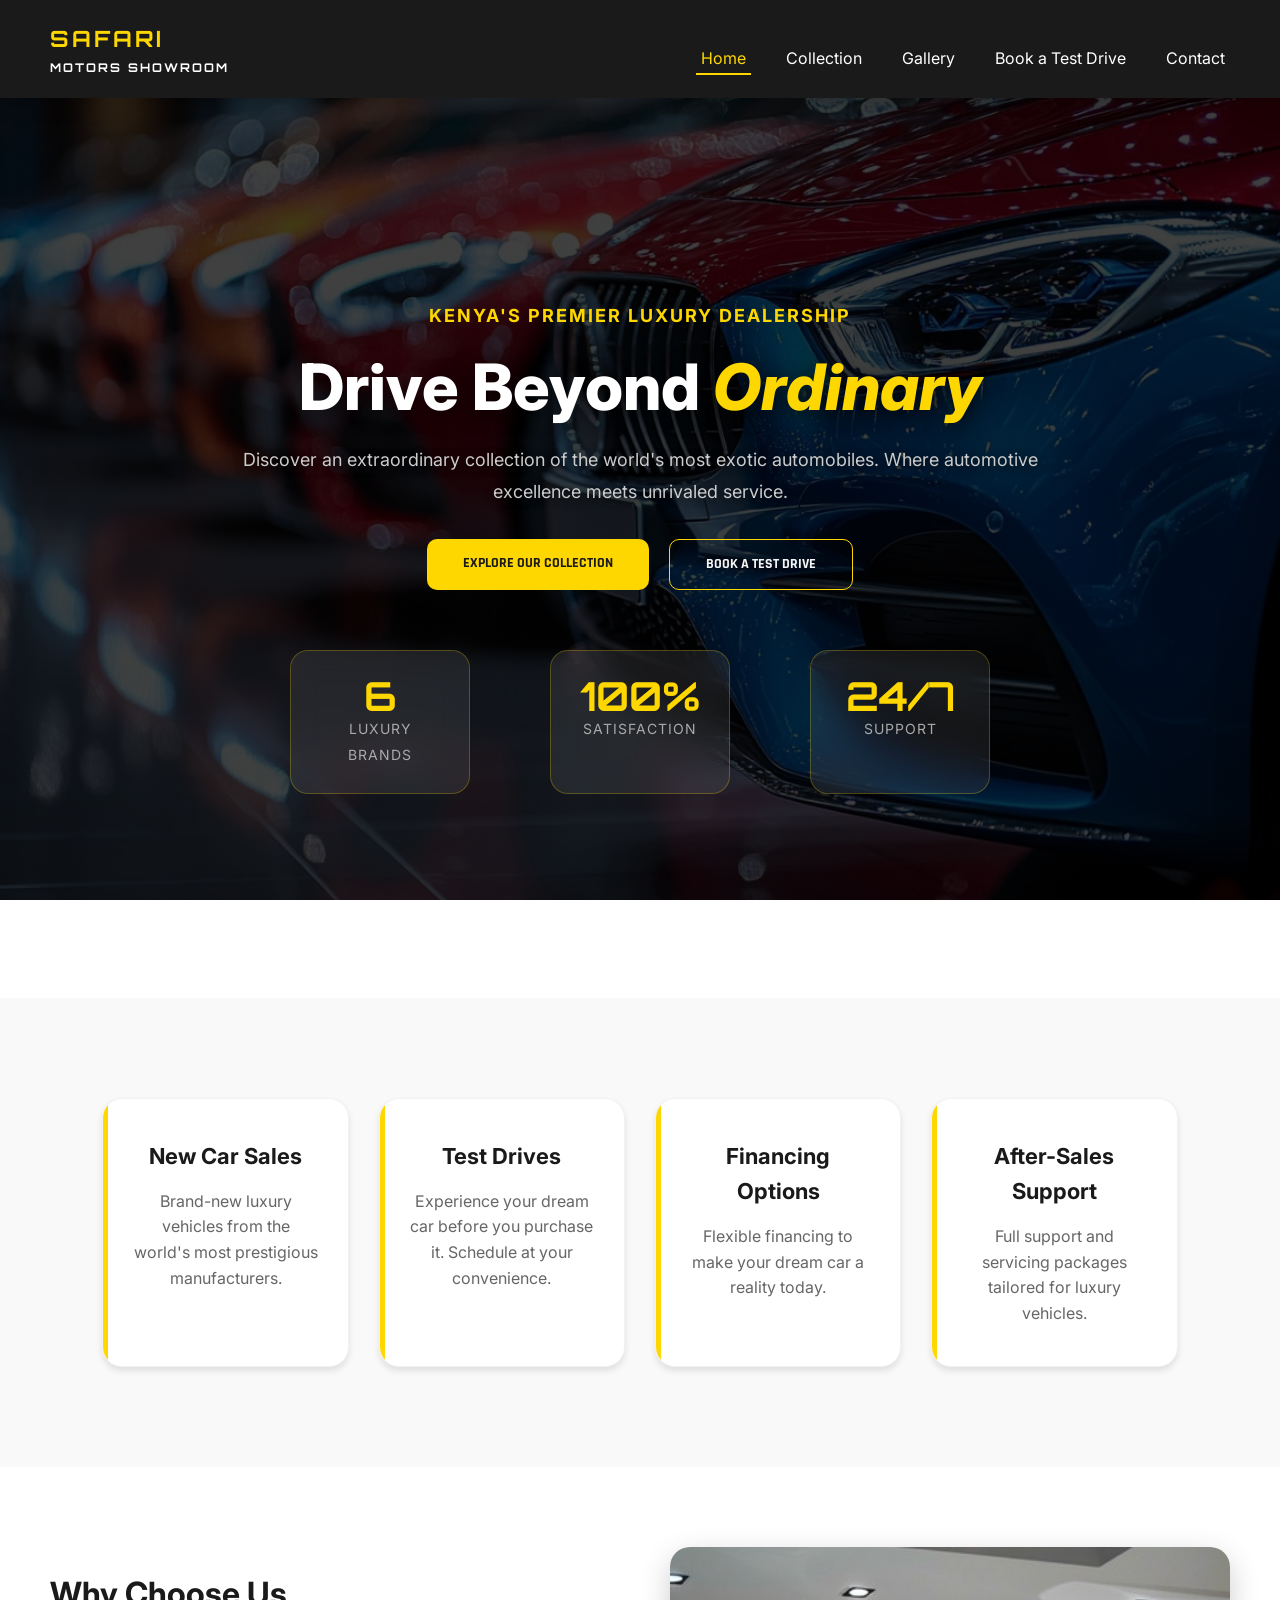
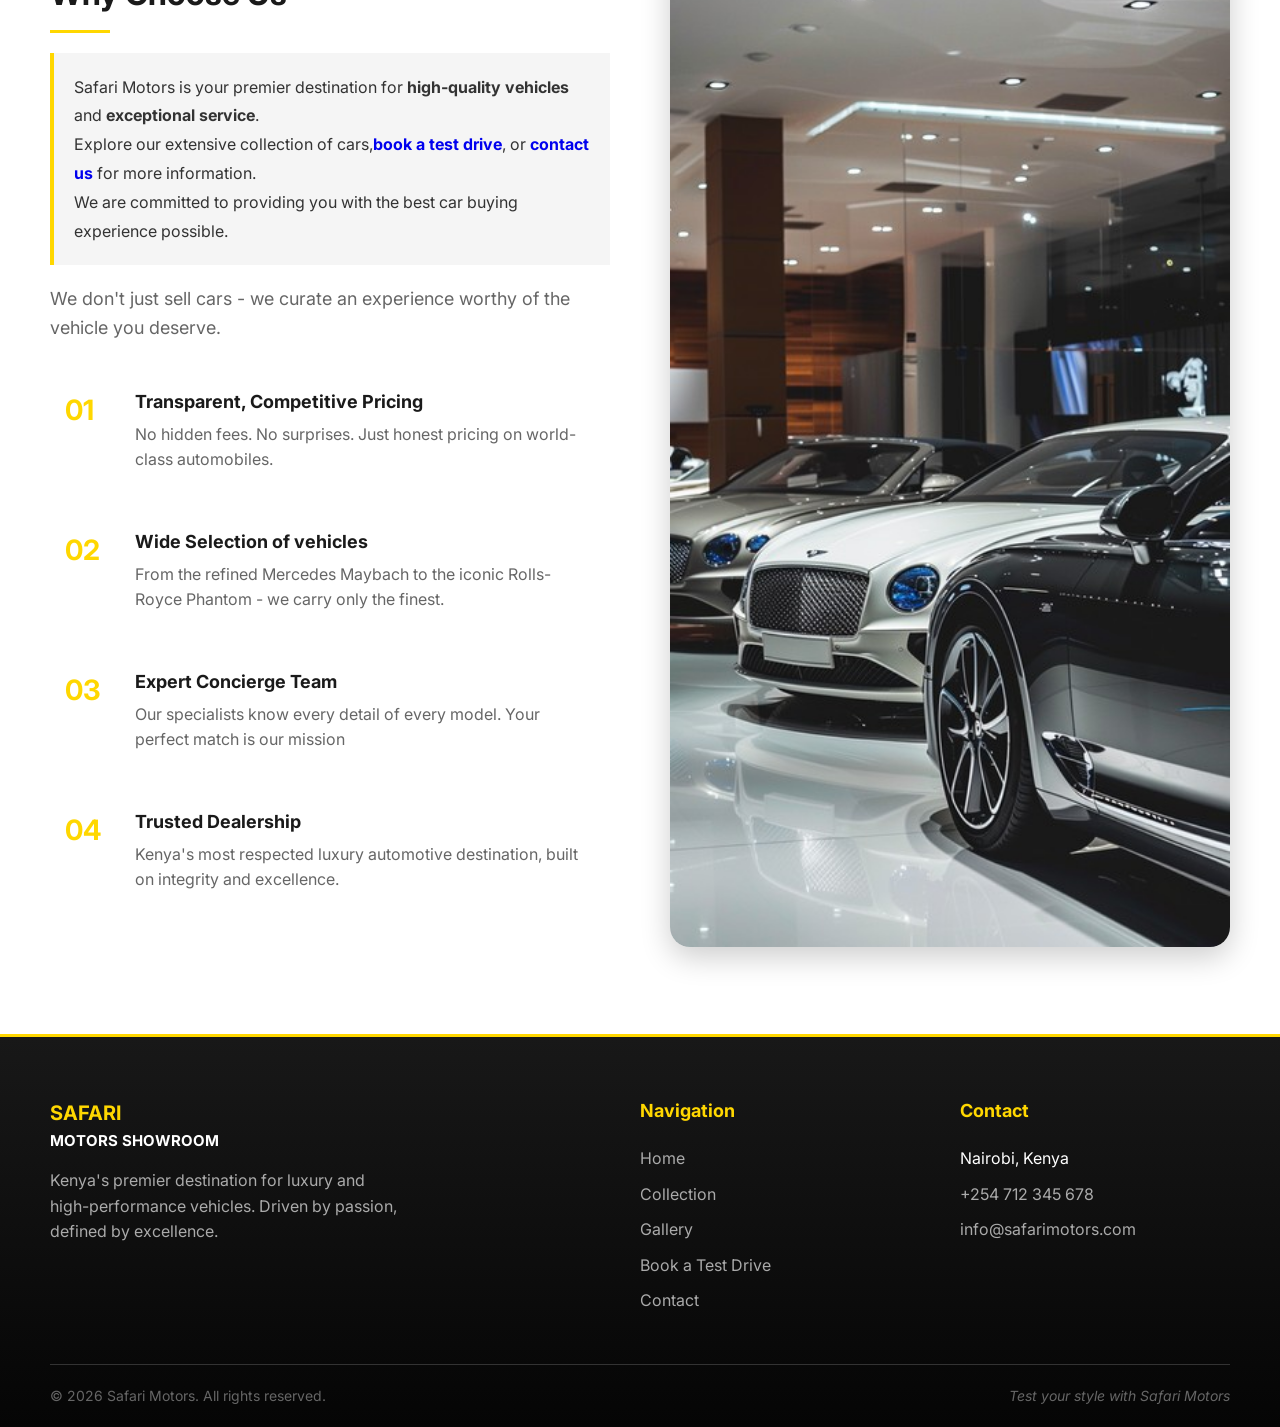
==== index.html @ e5a98598 "Add files via upload" ====
<!DOCTYPE html>
<html lang="en">
    <head>
        <meta charset="UTF-8">
        <meta name="showroom" content="width=device-width, initial-scale=1.0">
        <title>Index | Safari Motors</title>
        <link rel="stylesheet" href="styles.css">
    </head>
    <body>

        <!-- Navigation Links -->
        <nav class="main-nav">
            <h1 class="brand-logo"><a href="index.html" class="nav-logo">SAFARI <span>MOTORS SHOWROOM</span></a></h1>
            <ul class="nav-links">
                <li><a href="index.html" class="active">Home</a></li>
                <li><a href="cars.html">Collection</a></li>
                <li><a href="gallery.html">Gallery</a></li>
                <li><a href="booking.html">Book a Test Drive</a></li>
                <li><a href="contact.html">Contact</a></li>
            </ul>
        </nav>
        
        <!-- Main section-->
        <section class="main-section">
            <div class="main-content">
                <p class="main-tagline"><b>Kenya's Premier Luxury Dealership</b></p>
                
                <h2 class="main-title">Drive Beyond <em>Ordinary</em></h2>

                <p class="main-description">Discover an extraordinary collection of the world's most exotic automobiles. Where automotive excellence meets unrivaled service.</p>

                <div class="main-buttons">
                    <a href="cars.html" class="btn-primary">Explore Our Collection</a>
                    <a href="booking.html" class="btn-secondary">Book a Test Drive</a>
                </div>
            </div>

            <!-- Stats Section-->
            <div class="stats-container">
                <div class="stats-item">
                    <span class="stat-number">6</span>
                    <span class="stat-label">Luxury Brands</span>
                </div>

                <div class="stats-item">
                    <span class="stat-number">100%</span>
                    <span class="stat-label">Satisfaction</span>
                </div>

                <div class="stats-item">
                    <span class="stat-number">24/7</span>
                    <span class="stat-label">Support</span>
                </div>
            </div>
        </section>

        <!-- Services section -->
        <section class="services-section">
            <div class="service-card">
                <div>
                    <h3 class="service-title">New Car Sales</h3>
                    <p class="service-description">Brand-new luxury vehicles from the world's most prestigious manufacturers.</p>
                </div>
            </div>

            <div class="service-card">
                <div>
                    <h3 class="service-title">Test Drives</h3>
                    <p class="service-description">Experience your dream car before you purchase it. Schedule at your convenience.</p>
                </div>
            </div>

            <div class="service-card">
                <div>
                    <h3 class="service-title">Financing Options</h3>
                    <p class="service-description">Flexible financing to make your dream car a reality today.</p>
                </div>
            </div>

            <div class="service-card">
                <div>
                    <h4 class="service-title">After-Sales Support</h4>
                    <p class="service-description">Full support and servicing packages tailored for luxury vehicles.</p>
                </div>
            </div>
        </section>

        <!-- Why Choose us section-->
        <section class="why-choose-section">
            <div class="choose-container">
                <div class="choose-content">
                    <div>
                        <h4 class="section-title">Why Choose Us</h4>
                        <p class="highlight">Safari Motors is your premier destination for <strong>high-quality vehicles</strong> and <strong>exceptional service</strong>.<br>
                        Explore our extensive collection of cars,<strong><a href="booking.html" class="choose">book a test drive</a></strong>, or <strong><a href="contact.html" class="choose">contact us</a></strong> for more information.<br>
                        We are committed to providing you with the best car buying experience possible.</p>
                        <p class="section-subtitle">We don't just sell cars - we curate an experience worthy of the vehicle you deserve.</p>
                    </div>
                    <ul class="benefits-list">
                        <li class="benefit-item">
                            <span class="benefit-number">01</span>
                            <div class="benefit-content">
                                <strong class="benefit-title">Transparent, Competitive Pricing</strong>
                                <span class="benefit-text">No hidden fees. No surprises. Just honest pricing on world-class automobiles.</span>
                            </div>
                        </li>

                        <li class="benefit-item">
                            <span class="benefit-number">02</span>
                            <div class="benefit-content">
                                <strong class="benefit-title">Wide Selection of vehicles</strong>
                                <span class="benefit-text">From the refined Mercedes Maybach to the iconic Rolls-Royce Phantom - we carry only the finest.</span>
                            </div>
                        </li>

                        <li class="benefit-item">
                            <span class="benefit-number">03</span>
                            <div class="benefit-content">
                                <strong class="benefit-title">Expert Concierge Team</strong>
                                <span class="benefit-text">Our specialists know every detail of every model. Your perfect match is our mission</span>
                            </div>
                        </li>

                        <li class="benefit-item">
                            <span class="benefit-number">04</span>
                            <div class="benefit-content">
                                <strong class="benefit-title">Trusted Dealership</strong>
                                <span class="benefit-text">Kenya's most respected luxury automotive destination, built on integrity and excellence.</span>
                            </div>
                        </li>
                    </ul>
                </div>
                <div class="image">
                    <img src="Luxury5_cars.jpg" alt="Safari Motors Showroom">
                </div>
            </div>
        </section>

        <!-- Footer -->
        <footer class="main-footer">
            <div class="footer-container">
                <div class="footer-brand">
                    <a href="index.html" class="footer-logo">SAFARI <span>MOTORS SHOWROOM</span></a>
                    <p class="footer-description">Kenya's premier destination for luxury and high-performance vehicles. Driven by passion, defined by excellence.</p>
                </div>

                <div class="footer-nav">
                    <h4>Navigation</h4>
                    <ul>
                       <li><a href="index.html" class="active">Home</a></li>
                       <li><a href="cars.html">Collection</a></li>
                       <li><a href="gallery.html">Gallery</a></li>
                       <li><a href="booking.html">Book a Test Drive</a></li>
                       <li><a href="contact.html" class="active">Contact</a></li> 
                    </ul>
                </div>

                <div class="footer-contact">
                    <h4>Contact</h4>
                    <ul>
                        <li>Nairobi, Kenya</li>
                        <li><a href="tel:+254 712 345 578">+254 712 345 678</a></li>
                        <li><a href="mailto:info@safarimotors.com">info@safarimotors.com</a></li>
                    </ul>
                </div>
            </div>

            <div class="footer-bottom">
                <p>&copy; 2026 Safari Motors. All rights reserved.</p>
                <span class="footer-tagline">Test your style with Safari Motors</span>
            </div>
        </footer>
    </body>
</html>
---- styles.css ----
/* Fonts */
@import url('https://fonts.googleapis.com/css2?family=inter:wght@300;400;500;600;700&display=swap');
@import url('https://fonts.googleapis.com/css2?family=Orbitron:wght@500;700&display=swap');
@import url('https://fonts.googleapis.com/css2?family=Rajdhani:wght@500;700&display=swap');

*{
    margin:0;
    padding:0;
    box-sizing: border-box;
}

::selection{
    background:gold;
    color: #000;
}

html{
    scroll-behavior: smooth;
}

body{
    font-family:'Inter', sans-serif;
    line-height: 1.6;
    color: #333;
    overflow-x: hidden;
}

/* navigation bar/ links\ */
.main-nav{
    background: #1a1a1a;
    padding: 20px 50px;
    display: flex;
    justify-content: space-between;
    align-items: center;
    position: sticky;
    top: 0;
    z-index: 1000;
    box-shadow: 0 4px 20px rgba(0,0,0,0.3);
}

.nav-links{
    list-style: none;
    display: flex;
    gap: 30px;
    margin-top: 20px;
    flex-wrap: wrap;
    justify-content: center;
}

.nav-links a{
    color: #fff;
    text-decoration: none;
    padding: 5px;
    position: relative;
    transition: 0.3s;
}

.nav-links a:hover{
    color: gold;
    transform: translateY(-2px);
}

.nav-links a.active{
    color:gold;
    border-bottom:2px solid #ffd700;
}

.nav-links a::after{
    content: "";
    position: absolute;
    left: 0;
    bottom: -6px;
    width: 0;
    height: 2px;
    background: gold;
    transition: 0.4s;
}

.nav-links a:hover::after{
    width: 100%;
}

.brand-logo{
    color:gold;
    font-size: 24px;
    font-weight: bold;
}

.nav-logo {
    font-family: 'Orbitron', sans-serif;
    font-size: 1.4rem;
    font-weight: 700;
    color: gold;
    text-decoration: none;
    letter-spacing: 3px;
}

.nav-logo span {
    font-size: 0.75rem;
    letter-spacing: 2px;
    display: block;
    color: white;
}

/* main section */
.main-section {
    color:#fff;
    min-height: 100vh;
    display: flex;
    flex-direction: column;
    justify-content: center;
    align-items: center;
    text-align: center;
    background: linear-gradient(rgba(0,0,0,0.75),rgba(0,0,0,0.75)), url("Luxury_cars.jpg");
    background-size: cover;
    background-position: center;
    background-repeat: no-repeat;
    background-attachment: fixed;
}

.main-content{
    max-width: 800px;
    margin: 0 auto;
    animation: floatUp 1s ease;
}

.main-tagline {
    color: gold;
    font-size: 18px;
    letter-spacing: 2px;
    text-transform: uppercase;
    margin-bottom: 20px;
}

.main-title{
    font-size: 4rem;
    font-weight: 800;
    line-height: 1.15;
    margin-bottom: 20px;
    text-shadow: 0 4px 20px rgba(0,0,0,0.7);
}

.main-title em{
    color: gold;
    font-style: italic;
}

.main-description {
    font-size: 18px;
    color: #ccc;
    margin-bottom: 30px;
    line-height : 1.8;
    text-shadow: 0 2px 10px rgba(0,0,0,0.6);
}

.main-buttons {
    display: flex;
    gap: 20px;
    justify-content: center;
}

.btn-primary {
    background: gold;
    color:#1a1a1a;
    padding: 14px 36px;
    font-family: 'Rajdhani', sans-serif;
    font-size: 0.85rem;
    font-weight: 700;
    text-transform: uppercase;
    border: none;
    cursor: pointer;
    border-radius: 10px;
    text-decoration: none;
    display: inline-block;
    transition: 0.5s ease;
}

.btn-primary:hover {
    background: #e6c200;
    box-shadow: 0 18px 40px rgba(255,215,0,0.35);
    transform: translateY(-6px) scale(1.05);
}

.btn-secondary {
    background: transparent;
    color: whitesmoke;
    padding: 14px 36px;
    font-family: 'Rajdhani', sans-serif;
    font-size: 0.85rem;
    font-weight: 600;
    text-transform: uppercase;
    border: 1px solid gold;
    border-radius:10px;
    cursor: pointer;
    text-decoration: none;
    font-weight: bold;
    display: inline-block;
    transition: 0.5s ease;
}

.btn-secondary:hover {
    background: gold;
    color: #1a1a1a;
    box-shadow: 0 18px 40px rgba(255,215,0,0.35);
    transform: translateY(-6px) scale(1.05);
}

.stats-container {
    display: flex;
    justify-content: center;
    gap: 80px;
    margin-top: 60px;
}

.stats-item {
    text-align: center;
    background: rgba(255,255,255,0.08);
    backdrop-filter: blur(15px);
    -webkit-backdrop-filter: blur(15px);
    border: 1px solid rgba(255,215,0,0.25);
    padding: 25px;
    border-radius: 18px;
    width: 180px;
    transition: 0.4s;
    animation: fadeUp 0.8s ease forwards;
}
@keyframes fadeUp{
    from{
        opacity:0;
        transform: translateY(80px);
    }
    to{
        opacity:1;
        transform: translateY(0);
    }
}

.stats-item:hover{
    transform:translateY(-10px);
    background:rgba(255,215,0,0.15);
}

.stat-number {
    font-family: 'Orbitron', sans-serif;
    font-size: 2.5rem;
    font-weight: 700;
    line-height: 1;
    display: block;
    color: gold;
}

.stat-label {
    font-size: 14px;
    letter-spacing: 1px;
    text-transform: uppercase;
    color: #aaa;
}

/* services of index html */
.services-section {
    display: flex;
    gap: 30px;
    padding: 100px 8%;
    background: #f9f9f9;
}

.service-card {
    background: #fff;
    padding: 40px 30px;
    border: 1px solid rgba(0,0,0,0.05);
    border-radius: 20px;
    box-shadow: 0 4px 6px rgba(0,0,0,0.1);
    position: relative;
    overflow: hidden;
    flex: 1;
    text-align:center;
    transition: transform 0.4s, box-shadow 0.4s, background 0.4s;
}

.service-card::before{
    content:"";
    position:absolute;
    left:0;
    top:0;
    width:5px;
    height:100%;
    background: gold;
}

.service-card:hover{
    box-shadow: 0 18px 35px rgba(0,0,0,0.2);
    transform: translateY(-12px);
}

.service-title {
    color:#1a1a1a;
    font-size: 22px;
    margin-bottom: 15px;
}

.service-description {
    color: #666;
    line-height: 1.6;
}

/* why choose us section */
.why-choose-section{
    padding: 80px 50px;
    background: #fff;
}

.choose-container{
    display: flex;
    gap: 60px;
    max-width: 1200px;
    margin: 0 auto;
    align-items: center;
}

.choose{
    text-decoration: none;
}

.choose-content {
    flex: 1;
}

.section-title{
    font-size: 32px;
    color: #1a1a1a;
    margin-bottom: 20px;
    position: relative;
}

.section-title::after {
    content: '';
    display: block;
    width: 60px;
    height: 3px;
    background: gold;
    margin-top: 10px;
}

.highlight {
    background: #f5f5f5;
    padding: 20px;
    border-left: 4px solid gold;
    margin-bottom: 20px;
    line-height: 1.8;
}

.section-subtitle {
    font-size: 18px;
    color: #666;
    margin-bottom: 30px;
}

.benefits-list {
    list-style: none;
}

.benefit-item {
    display: flex;
    gap: 20px;
    margin-bottom: 25px;
    padding: 15px;
    transition: 0.35s;
    border-radius: 8px;
}

.benefit-item:hover {
    background: #f7f7f7;
    transform: translateX(8px);
}

.benefit-number {
    font-size: 28px;
    font-weight: bold;
    color: gold;
    min-width: 50px;
}

.benefit-content {
    flex: 1;
}

.benefit-title {
    display: block;
    font-size: 18px;
    color: #1a1a1a;
    margin-bottom: 5px;
}

.benefit-text {
    color: #666;
    line-height: 1.6;
}

.image { 
    flex: 1;
}

.image img {
    width: 100%;
    border-radius: 20px;
    box-shadow: 0 10px 30px rgba(0,0,0,0.2);
    object-fit: cover;
    transition: 0.5s;
}

.image img:hover{
    transform:scale(1.05);
}

/* footer */
.main-footer {
    background: linear-gradient(180deg, #181818, #050505);
    border-top: 3px solid gold;
    color: #fff;
    padding: 60px 50px 20px;
}

.footer-container {
    display: flex;
    justify-content: space-between;
    gap: 50px;
    max-width: 1300px;
    margin: 0 auto;
    flex-wrap: wrap;
}

.footer-brand {
    flex: 2;
    min-width: 250px;
}

.footer-logo {
    color: gold;
    text-decoration: none;
    font-size: 20px;
    font-weight: bold;
    transition: 0.35s;
}

.footer-logo span {
    font-size: 15px;
    display: block;
    color: white;
}

.footer-logo:hover {
    color: white;
}

.footer-description {
    color: #aaa;
    margin-top: 15px;
    line-height: 1.6;
    max-width: 350px;
}

.footer-nav,
.footer-contact {
    flex: 1;
    min-width: 150px;
}

.footer-nav h4,
.footer-contact h4 {
    color: gold;
    margin-bottom: 20px;
    font-size: 18px;
}

.footer-nav ul,
.footer-contact ul {
    list-style: none;
}

.footer-nav li,
.footer-contact li {
    margin-bottom: 10px;
}

.footer-nav li,
.footer-contact li {
    margin-bottom: 10px;
}

.footer-nav a,
.footer-contact a{
    color: #aaa;
    text-decoration: none;
}

.footer-nav a:hover,
.footer-contact a:hover {
    color: gold;
}

.footer-bottom {
    border-top: 1px solid #333;
    margin-top: 40px;
    padding-top: 20px;
    display: flex;
    justify-content: space-between;
    align-items: center;
    margin-left: auto;
    margin-right: auto;
    flex-wrap: wrap;
}

.footer-bottom p{
    color: #666;
    font-size: 14px;
}

.footer-tagline {
    color: #666;
    font-size: 14px;
    font-style: italic;
}

/* scroll bar */
::-webkit-scrollbar{
    width: 10px;
}

::-webkit-scrollbar-track{
    background:#111;
}

::-webkit-scrollbar-thumb{
    background: gold;
    border-radius: 20px;
}

/* cars html*/
.cars-hero{
    min-height: 70vh;
    display: flex;
    justify-content: center;
    text-align: center;
    align-items: center;
    color: #fff;
    padding: 80px 8%;
    background:linear-gradient(rgba(0,0,0,0.75), rgba(0,0,0,0.75)),url("Luxury2_cars.png");
    background-size: cover;
    background-position: center;
    background-attachment: fixed;
}

.section-heading::after{
    content:"";
    width: 90px;
    height: 4px;
    background: gold;
    display: block;
    margin: 15px auto;
}

/* table */
.table-section{
    padding: 100px 8%;
    background: #f8f8f8;
}

.car-table{
    width:100%;
    border-collapse:collapse;
    overflow: hidden;
    border-radius: 20px;
    background: #fff;
    box-shadow: 0 20px 40px rgba(0,0,0,0.12);
}

.car-table caption{
    padding: 20px;
    font-size: 1.3rem;
    font-weight: bold;
    color: #222;
}

.car-table th {
    background: #1a1a1a;
    color: gold;
    padding: 18px;
    text-transform: uppercase;
    letter-spacing: 1px;
}

.car-table td{
    padding: 18px;
    border-bottom: 1px solid #eee;
}

.car-table tbody tr{
    transition: 0.35s;
}

.car-table tbody tr:hover{
    background: gold;
    transform: scale(1.01);
}

/* cars section */
.featured-cars{
    padding: 100px 8%;
    background: white;
}

.cars-grid{
    display: grid;
    grid-template-columns: repeat(auto-fit, minmax(340px, 1fr));
    gap: 40px;
}

.car-card{
    background: white;
    border-radius: 25px;
    overflow: hidden;
    box-shadow: 0 12px 30px rgba(0,0,0,0.12);
    transition:0.45s;
}

.car-card:hover{
    transform:translateY(-15px);
    box-shadow: 0 25px 50px rgba(0,0,0,0.2);
    border: 1px solid gold;
}

.car-card img{
    width:100%;
    height: 250px;
    object-fit: cover;
    transition: 0.6s;
}

.car-card:hover img{
    transform:scale(1.08);
}

.car-info{
    padding:30px;
}

.car-info h3{
    font-size: 1.8rem;
    color: #1a1a1a;
    margin-bottom: 15px;
}

.car-info p{
    color: #666;
    margin-bottom: 20px;
}

.car-info ul{
    list-style: none;
    margin-bottom: 30px;
}

.car-info li{
    padding: 10px 0;
    border-bottom: 1px solid #ececec;
}

.car-info strong{
    color: #000;
}

/* Banner */
.luxury-banner{
    padding: 120px 8%;
    text-align: center;
    color: white;
    background: linear-gradient(rgba(0,0,0,0.8), rgba(0,0,0,0.8)),url("Luxury2_cars.png");
    background-size: cover;
    background-position: center;
}

.banner-content{
    max-width: 850px;
    margin: auto;
}

.banner-content h2{
    font-size: 3rem;
    margin-bottom:25px;
    font-family: 'Orbitron', sans-serif;
}

.banner-content p{
    color: #ddd;
    font-size: 18px;
    margin-bottom: 40px;
}

/* booking html hero section*/
.booking-hero{
    min-height: 55vh;
    display: flex;
    justify-content: center;
    align-items: center;
    text-align: center;
    padding: 100px 8%;
    color: #fff;
    background: linear-gradient(rgba(0,0,0,0.75), rgba(0,0,0,0.75)),url("Luxury3_car.jpg");
    background-size: cover;
    background-position: center;
    background-attachment: fixed;
}

.booking-hero .hero-content{
    max-width: 800px;
}

.booking-hero .main-title{
    margin-bottom: 20px;
}

.booking-hero .main-description{
    max-width:700px;
    margin:auto;
}

/*Booking Section*/
.booking-section{
    background: #f5f5f5;
    padding: 90px 8%;
}

.booking-container{
    max-width: 1300px;
    margin:auto;
    display:grid;
    grid-template-columns:1fr 1fr;
    gap: 60px;
    align-items: start;
}

/* Left Side */
.booking-info h2{
    font-size: 2rem;
    margin-bottom:20px;
    color: #1a1a1a;
    position: relative;
}

.booking-info h2::after{
    content: "";
    width: 70px;
    height: 4px;
    background:gold;
    display: block;
    margin-top: 10px;
}

.booking-info p{
    color: #666;
    line-height: 1.8;
    margin-bottom: 30px;
}

.booking-info ul{
    list-style: none;
}

.booking-info li{
    padding: 18px 0;
    font-size: 17px;
    border-bottom: 1px solid #ddd;
    color: #444;
    transition: 0.3s;
}

.booking-info li::before{
    content: "->";
    color: gold;
    font-weight: bold;
    margin-right: 15px;
}

.booking-info li:hover{
    padding-left: 18px;
    color: #000;
    background: #fff;
    border-radius: 12px;
    box-shadow: 0 8px 20px rgba(0,0,0,0.08);
}

.booking-image {
    margin-top: 35px;
    overflow: hidden;
    border-radius: 20px;
    box-shadow: 0 15px 35px rgba(0,0,0,0.15);
}

.booking-image img{
    width: 100%;
    height: 320px;
    object-fit:cover;
    display: block;
    transition: 0.5s ease;
}

.booking-image img:hover{
    transform: scale(1.05);
}

/* Booking Card */
.booking-card{
    background: #fff;
    padding: 45px;
    border-radius: 35px;
    border-top: 6px solid gold;
    box-shadow:0 20px 45px rgba(0,0,0,0.12);
    transition: 0.4s;
    animation: slideUp 0.9s ease;
}

@keyframes slideUp{
    from{
        opacity: 0;
        transform: translateY(80px);
    }
    to{
        opacity:1;
        transform:translateY(0);
    }
}

.booking-card:hover{
    transform:translateY(-8px);
}

.booking-form h2{
    margin-bottom:30px;
    color:#1a1a1a;
    text-align:center;
}

/* form */
.form-group{
    margin-bottom: 22px;
}

.form-group label{
    display:block;
    margin-bottom: 8px;
    font-weight: 600;
    color: #333;
}

.form-group input,
.form-group select{
    width: 100%;
    padding: 15px 18px;
    border: 1px solid #ddd;
    border-radius: 12px;
    font-size: 16px;
    transition: 0.35s;
    background: #fafafa;
}

.form-group input:focus,
.form-group select:focus{
    outline:none;
    border-color:gold;
    box-shadow: 0 0 18px rgba(255,215,0,0.45);
    transform: scale(1.02);
    background: #fff;
}

.form-row{
    display: grid;
    grid-template-columns: repeat(2,1fr);
    gap:20px;
}

.radio-group,
.checkbox-group{
    display: flex;
    gap:20px;
    flex-wrap:wrap;
}

.radio-group label,
.checkbox-group label{
    display:flex;
    align-items: center;
    gap: 8px;
    font-weight:500;
    cursor:pointer;
}

.radio-group input,
.checkbox-group input{
    accent-color: gold;
    width: 18px;
    height: 18px;
}

/*submit button */
.booking-form .btn-primary{
    width: 100%;
    margin-top:15px;
    padding: 18px;
    font-size: 17px;
    border-radius: 12px;
}

.booking-form .btn-primary:hover{
    transform:translateY(-4px);
}

/* Contact hero */
.contact-hero{
    min-height:55vh;
    display: flex;
    justify-content: center;
    align-items:center;
    text-align: center;
    padding: 100px 8%;
    color: white;
    background: linear-gradient(rgba(0,0,0,0.75), rgba(0,0,0,0.75)),url("Luxury4_cars.png");
    background-size:cover;
    background-position: center;
    background-attachment: fixed;
}

/* Contact */
.contact-section{
    padding:100px 8%;
    background: #f6f6f6;
}

.contact-container {
    max-width: 1300px;
    margin: auto;
    display: grid;
    grid-template-columns: 1fr 1fr;
    gap: 60px;
}

/* Left */
.contact-info h2{
    font-size: 2rem;
    margin-bottom: 20px;
    position: relative;
}

.contact-info h2::after{
    content:"";
    width: 70px;
    height:4px;
    background: gold;
    display: block;
    margin-top: 10px;
}

.contact-info p{
    color: #666;
    line-height: 1.8;
    margin-bottom: 30px;
}

.contact-card{
    background: white;
    padding: 25px;
    margin-bottom: 20px;
    border-radius:18px;
    box-shadow: 0 10px 25px rgba(0,0,0,0.08);
    transition: 0.4s;
}

.contact-card:hover{
    transform:translateY(-8px);
    box-shadow: 0 18px 40px rgba(0,0,0,0.15);
}

.contact-card h3{
    margin-bottom: 12px;
    color:#1a1a1a;
}

.contact-card a{
    text-decoration: none;
    color: #555;
}

.contact-card a:hover{
    color: gold;
}

/* form */
.contact-form-card{
    background: white;
    padding: 45px;
    border-radius: 30px;
    box-shadow: 0 20px 45px rgba(0,0,0,0.12);
    border-top: 5px solid gold;
}

.contact-form h2{
    text-align: center;
    margin-bottom: 30px;
}

.contact-form textarea{
    width:100%;
    padding: 15px;
    border: 1px solid #ddd;
    border-radius: 12px;
    font-family: inherit;
    resize: none;
    transition: 0.3s;
    background: #fafafa;
}

.contact-form textarea:focus{
    outline: none;
    border-color: gold;
    box-shadow: 0 0 12px rgba(255, 215, 0, 0.3);
    background: white;
}

.contact-form .btn-primary{
    width:100%;
    margin-top: 20px;
}

/* Map */
.map-section{
    padding: 100px 8%;
    background: white;
}

.map-container{
    max-width: 1300px;
    margin:auto;
    overflow: hidden;
    border-radius: 25px;
    box-shadow: 0 15px 40px rgba(0,0,0,0.15);
}

.map-container iframe{
    width: 100%;
    height: 450px;
    border: none;
}

.gallery-hero{
    min-height: 60vh;
    display: flex;
    justify-content: center;
    align-items: center;
    text-align: center;
    color: #fff;
    padding: 100px 8%;
    background: linear-gradient(rgba(0,0,0,0.75), rgba(0,0,0,0.75)), url("gallery.jpg");
    background-size: cover;
    background-position: center;
    background-attachment: fixed;
}

.gallery-section{
    padding: 100px 8%;
    background: #f8f8f8;
}

.gallery-grid{
    display: grid;
    gap: 40px;
    margin-top: 60px;
    grid-template-columns: repeat(auto-fit,minmax(300px, 1fr));
}

.flip-card{
    background: transparent;
    height:420px; 
    perspective: 1000px;
}

.flip-card-inner{
    position: relative;
    width: 100%;
    height: 100%;
    transition: transform 0.8s;
    transform-style: preserve-3d;
}

.flip-card:hover .flip-card-inner{
    transform: rotateY(180deg);
}

.flip-card-front,
.flip-card-back{
    position: absolute;
    width: 100%;
    height:100%;
    backface-visibility: hidden;
    border-radius: 20px;
    overflow: hidden;
    box-shadow: 0 12px 30px rgba(0,0,0,0.15);
}

.flip-card-front{
    background: #fff;
}

.flip-card-front img{
    width: 100%;
    height: 320px;
    object-fit: cover;
}

.flip-card-front h3{
    padding: 20px;
    text-align: center;
    color: #1a1a1a;
}

.flip-card-back{
    background: #1a1a1a;
    color: white;
    transform: rotateY(180deg);
    display:flex;
    flex-direction: column;
    justify-content: center;
    align-items: center;
    padding: 30px;
    text-align: center;
}

.flip-card-back p{
    margin:8px 0;
    color: #ddd;
}

.flip-card-back strong{
    color:gold;
    font-size: 1.2rem;
}
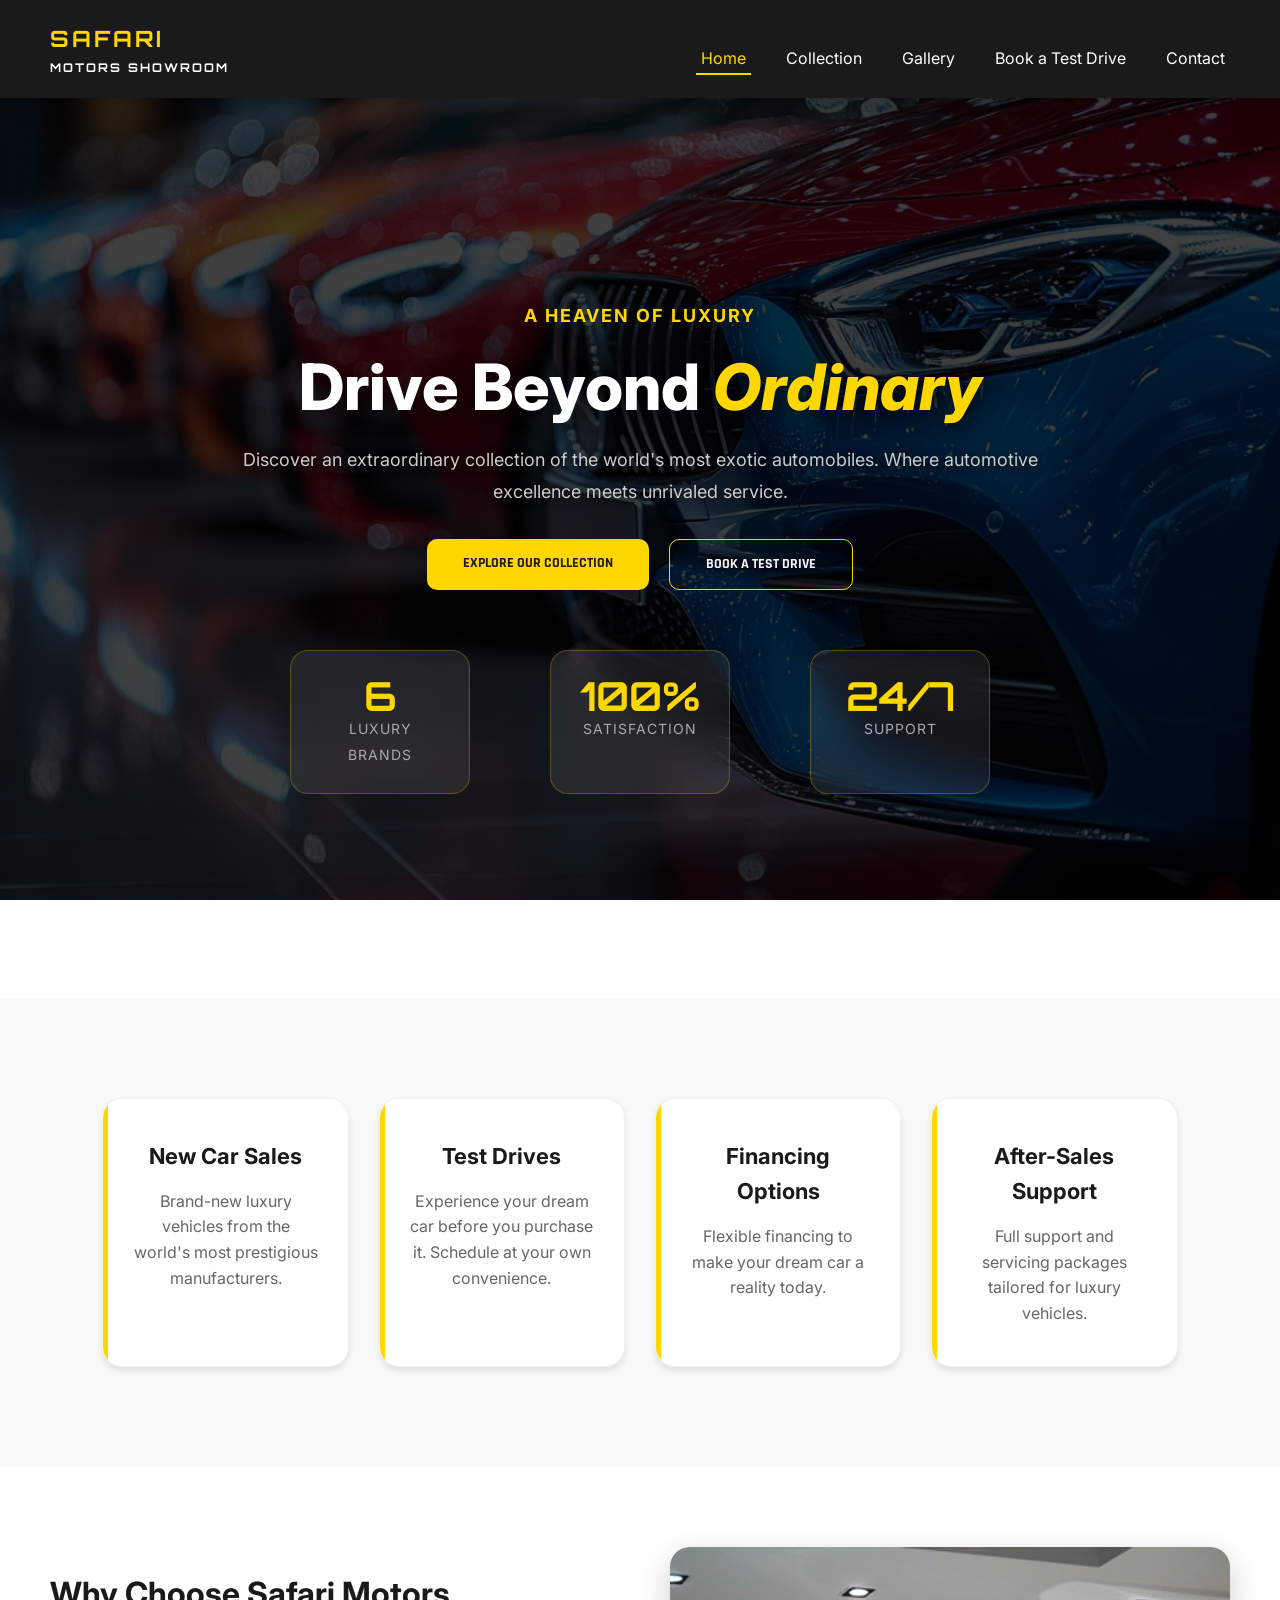
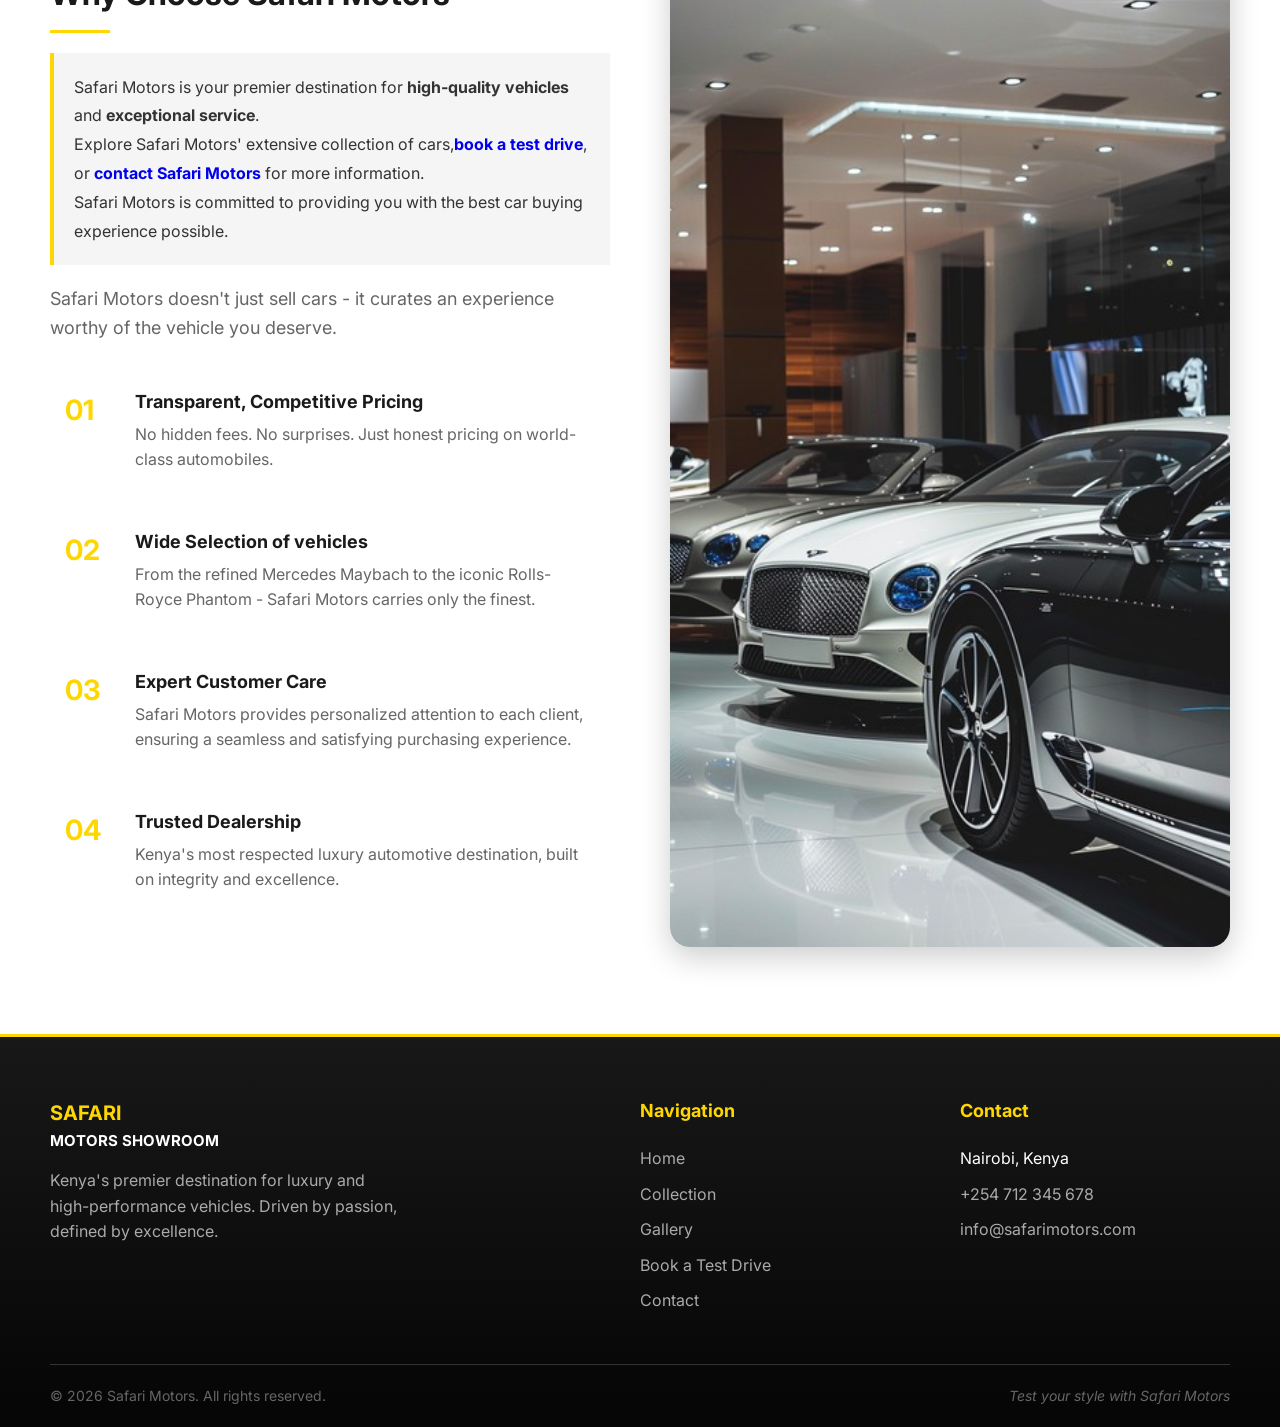
==== commit 34905a42: "Update index.html" ====
--- a/index.html
+++ b/index.html
@@ -2,7 +2,7 @@
 <html lang="en">
     <head>
         <meta charset="UTF-8">
-        <meta name="showroom" content="width=device-width, initial-scale=1.0">
+        <meta name="viewport" content="width=device-width, initial-scale=1.0">
         <title>Index | Safari Motors</title>
         <link rel="stylesheet" href="styles.css">
     </head>
@@ -23,11 +23,12 @@
         <!-- Main section-->
         <section class="main-section">
             <div class="main-content">
-                <p class="main-tagline"><b>Kenya's Premier Luxury Dealership</b></p>
+                <p class="main-tagline"><b>A Heaven of Luxury</b></p>
                 
                 <h2 class="main-title">Drive Beyond <em>Ordinary</em></h2>
 
-                <p class="main-description">Discover an extraordinary collection of the world's most exotic automobiles. Where automotive excellence meets unrivaled service.</p>
+                <p class="main-description">Discover an extraordinary collection of the world's most exotic automobiles. 
+                    Where automotive excellence meets unrivaled service.</p>
 
                 <div class="main-buttons">
                     <a href="cars.html" class="btn-primary">Explore Our Collection</a>
@@ -66,7 +67,7 @@
             <div class="service-card">
                 <div>
                     <h3 class="service-title">Test Drives</h3>
-                    <p class="service-description">Experience your dream car before you purchase it. Schedule at your convenience.</p>
+                    <p class="service-description">Experience your dream car before you purchase it. Schedule at your own convenience.</p>
                 </div>
             </div>
 
@@ -85,16 +86,16 @@
             </div>
         </section>
 
-        <!-- Why Choose us section-->
+        <!-- Why Choose Safari Motors section-->
         <section class="why-choose-section">
             <div class="choose-container">
                 <div class="choose-content">
                     <div>
-                        <h4 class="section-title">Why Choose Us</h4>
+                        <h4 class="section-title">Why Choose Safari Motors</h4>
                         <p class="highlight">Safari Motors is your premier destination for <strong>high-quality vehicles</strong> and <strong>exceptional service</strong>.<br>
-                        Explore our extensive collection of cars,<strong><a href="booking.html" class="choose">book a test drive</a></strong>, or <strong><a href="contact.html" class="choose">contact us</a></strong> for more information.<br>
-                        We are committed to providing you with the best car buying experience possible.</p>
-                        <p class="section-subtitle">We don't just sell cars - we curate an experience worthy of the vehicle you deserve.</p>
+                        Explore Safari Motors' extensive collection of cars,<strong><a href="booking.html" class="choose">book a test drive</a></strong>, or <strong><a href="contact.html" class="choose">contact Safari Motors</a></strong> for more information.<br>
+                        Safari Motors is committed to providing you with the best car buying experience possible.</p>
+                        <p class="section-subtitle">Safari Motors doesn't just sell cars - it curates an experience worthy of the vehicle you deserve.</p>
                     </div>
                     <ul class="benefits-list">
                         <li class="benefit-item">
@@ -109,15 +110,15 @@
                             <span class="benefit-number">02</span>
                             <div class="benefit-content">
                                 <strong class="benefit-title">Wide Selection of vehicles</strong>
-                                <span class="benefit-text">From the refined Mercedes Maybach to the iconic Rolls-Royce Phantom - we carry only the finest.</span>
+                                <span class="benefit-text">From the refined Mercedes Maybach to the iconic Rolls-Royce Phantom - Safari Motors carries only the finest.</span>
                             </div>
                         </li>
 
                         <li class="benefit-item">
                             <span class="benefit-number">03</span>
                             <div class="benefit-content">
-                                <strong class="benefit-title">Expert Concierge Team</strong>
-                                <span class="benefit-text">Our specialists know every detail of every model. Your perfect match is our mission</span>
+                                <strong class="benefit-title">Expert Customer Care</strong>
+                                <span class="benefit-text">Safari Motors provides personalized attention to each client, ensuring a seamless and satisfying purchasing experience.</span>
                             </div>
                         </li>
 
@@ -151,7 +152,7 @@
                        <li><a href="cars.html">Collection</a></li>
                        <li><a href="gallery.html">Gallery</a></li>
                        <li><a href="booking.html">Book a Test Drive</a></li>
-                       <li><a href="contact.html" class="active">Contact</a></li> 
+                       <li><a href="contact.html">Contact</a></li> 
                     </ul>
                 </div>
 
@@ -159,7 +160,7 @@
                     <h4>Contact</h4>
                     <ul>
                         <li>Nairobi, Kenya</li>
-                        <li><a href="tel:+254 712 345 578">+254 712 345 678</a></li>
+                        <li><a href="tel:+254 712 345 678">+254 712 345 678</a></li>
                         <li><a href="mailto:info@safarimotors.com">info@safarimotors.com</a></li>
                     </ul>
                 </div>
@@ -171,4 +172,4 @@
             </div>
         </footer>
     </body>
-</html>+</html>
